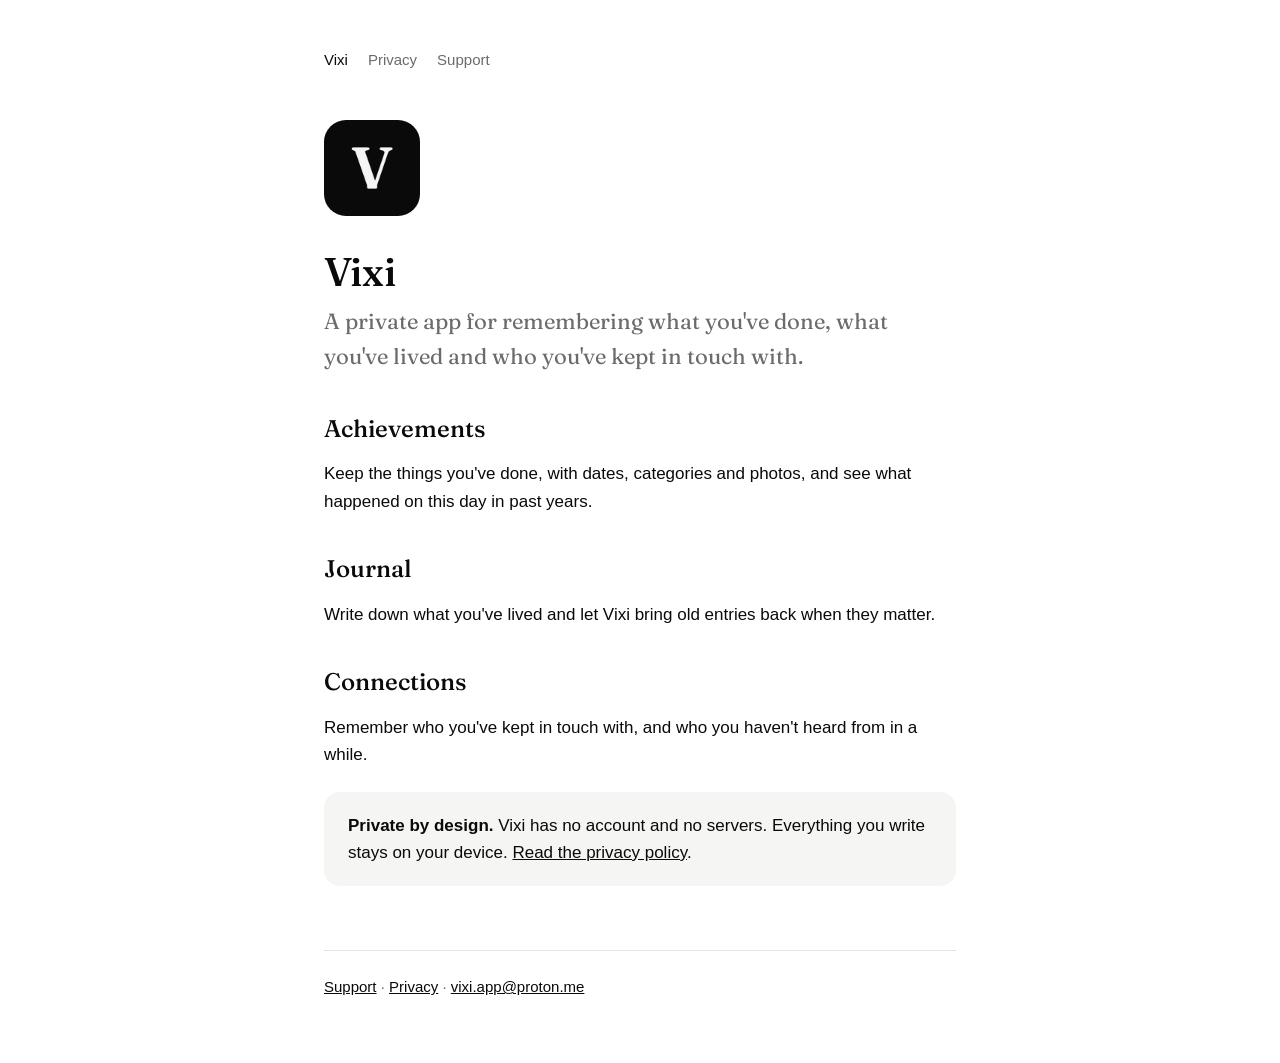
==== index.html @ 768106d2 "feat: add landing, privacy policy and support pages" ====
<!doctype html>
<html lang="en">
  <head>
    <meta charset="utf-8" />
    <meta name="viewport" content="width=device-width, initial-scale=1" />
    <title>Vixi</title>
    <meta name="description" content="A private app for remembering what you've done, what you've lived and who you've kept in touch with." />
    <link rel="icon" href="assets/favicon.png" />
    <link rel="stylesheet" href="assets/style.css" />
  </head>
  <body>
    <main>
      <nav>
        <a href="./" aria-current="page">Vixi</a>
        <a href="privacy.html">Privacy</a>
        <a href="support.html">Support</a>
      </nav>

      <img class="icon" src="assets/icon.png" alt="Vixi app icon" />
      <h1>Vixi</h1>
      <p class="lead">
        A private app for remembering what you've done, what you've lived and who you've kept in touch with.
      </p>

      <h2>Achievements</h2>
      <p>Keep the things you've done, with dates, categories and photos, and see what happened on this day in past years.</p>

      <h2>Journal</h2>
      <p>Write down what you've lived and let Vixi bring old entries back when they matter.</p>

      <h2>Connections</h2>
      <p>Remember who you've kept in touch with, and who you haven't heard from in a while.</p>

      <div class="card">
        <strong>Private by design.</strong> Vixi has no account and no servers. Everything you write stays on your
        device. <a href="privacy.html">Read the privacy policy</a>.
      </div>

      <footer class="muted">
        <a href="support.html">Support</a> · <a href="privacy.html">Privacy</a> ·
        <a href="mailto:vixi.app@proton.me">vixi.app@proton.me</a>
      </footer>
    </main>
  </body>
</html>
---- assets/style.css ----
@font-face {
  font-family: 'Fraunces';
  src: url('fonts/Fraunces_400Regular.ttf') format('truetype');
  font-weight: 400;
  font-display: swap;
}

@font-face {
  font-family: 'Fraunces';
  src: url('fonts/Fraunces_500Medium.ttf') format('truetype');
  font-weight: 500;
  font-display: swap;
}

:root {
  --background: #ffffff;
  --surface: #f5f5f3;
  --text: #0a0a0a;
  --text-secondary: #6b6b6b;
  --hairline: #e4e4e2;
  color-scheme: light dark;
}

@media (prefers-color-scheme: dark) {
  :root {
    --background: #000000;
    --surface: #121212;
    --text: #f5f5f5;
    --text-secondary: #9a9a9a;
    --hairline: #262626;
  }
}

* {
  box-sizing: border-box;
}

body {
  margin: 0;
  background: var(--background);
  color: var(--text);
  font: 17px/1.6 -apple-system, BlinkMacSystemFont, 'Segoe UI', Roboto, Helvetica, Arial, sans-serif;
}

main {
  max-width: 680px;
  margin: 0 auto;
  padding: 48px 24px 64px;
}

nav {
  display: flex;
  gap: 20px;
  margin-bottom: 48px;
  font-size: 15px;
}

nav a {
  color: var(--text-secondary);
  text-decoration: none;
}

nav a[aria-current='page'],
nav a:hover {
  color: var(--text);
}

h1,
h2 {
  font-family: 'Fraunces', Georgia, serif;
  font-weight: 500;
  line-height: 1.2;
}

h1 {
  font-size: 40px;
  margin: 0 0 8px;
}

h2 {
  font-size: 24px;
  margin: 40px 0 8px;
}

a {
  color: var(--text);
}

.lead {
  font-family: 'Fraunces', Georgia, serif;
  font-size: 22px;
  color: var(--text-secondary);
  margin: 0 0 32px;
}

.muted {
  color: var(--text-secondary);
  font-size: 15px;
}

.icon {
  width: 96px;
  height: 96px;
  border-radius: 22px;
  margin-bottom: 24px;
}

.card {
  background: var(--surface);
  border-radius: 16px;
  padding: 20px 24px;
  margin: 24px 0;
}

footer {
  border-top: 1px solid var(--hairline);
  margin-top: 64px;
  padding-top: 24px;
}
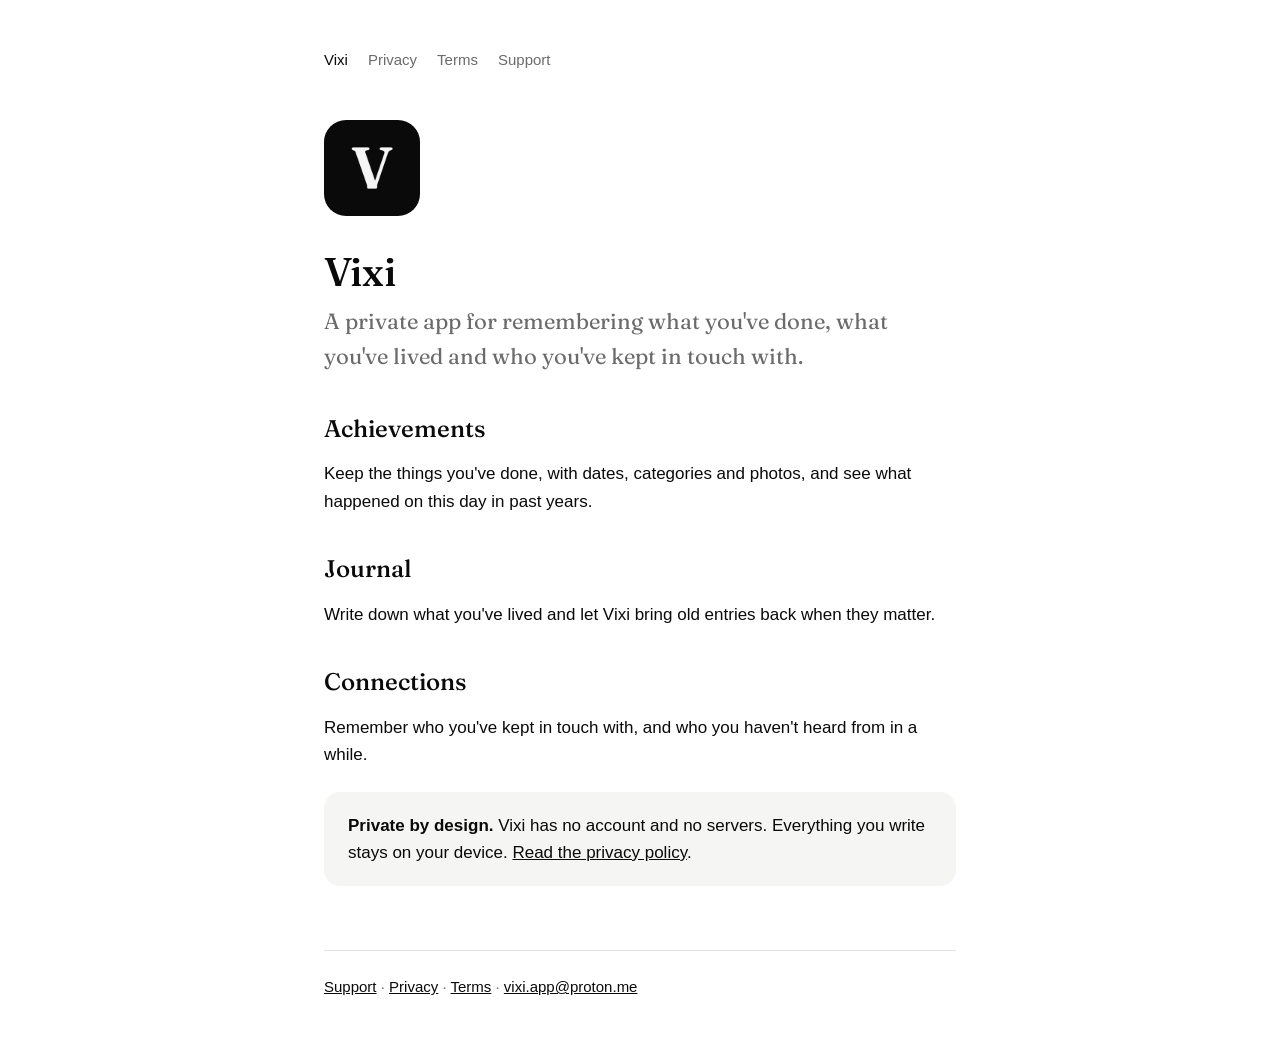
==== commit 01bc0f45: "feat: add terms of service" ====
--- a/index.html
+++ b/index.html
@@ -13,6 +13,7 @@
       <nav>
         <a href="./" aria-current="page">Vixi</a>
         <a href="privacy.html">Privacy</a>
+        <a href="terms.html">Terms</a>
         <a href="support.html">Support</a>
       </nav>
 
@@ -38,7 +39,7 @@
 
       <footer class="muted">
         <a href="support.html">Support</a> · <a href="privacy.html">Privacy</a> ·
-        <a href="mailto:vixi.app@proton.me">vixi.app@proton.me</a>
+        <a href="terms.html">Terms</a> · <a href="mailto:vixi.app@proton.me">vixi.app@proton.me</a>
       </footer>
     </main>
   </body>
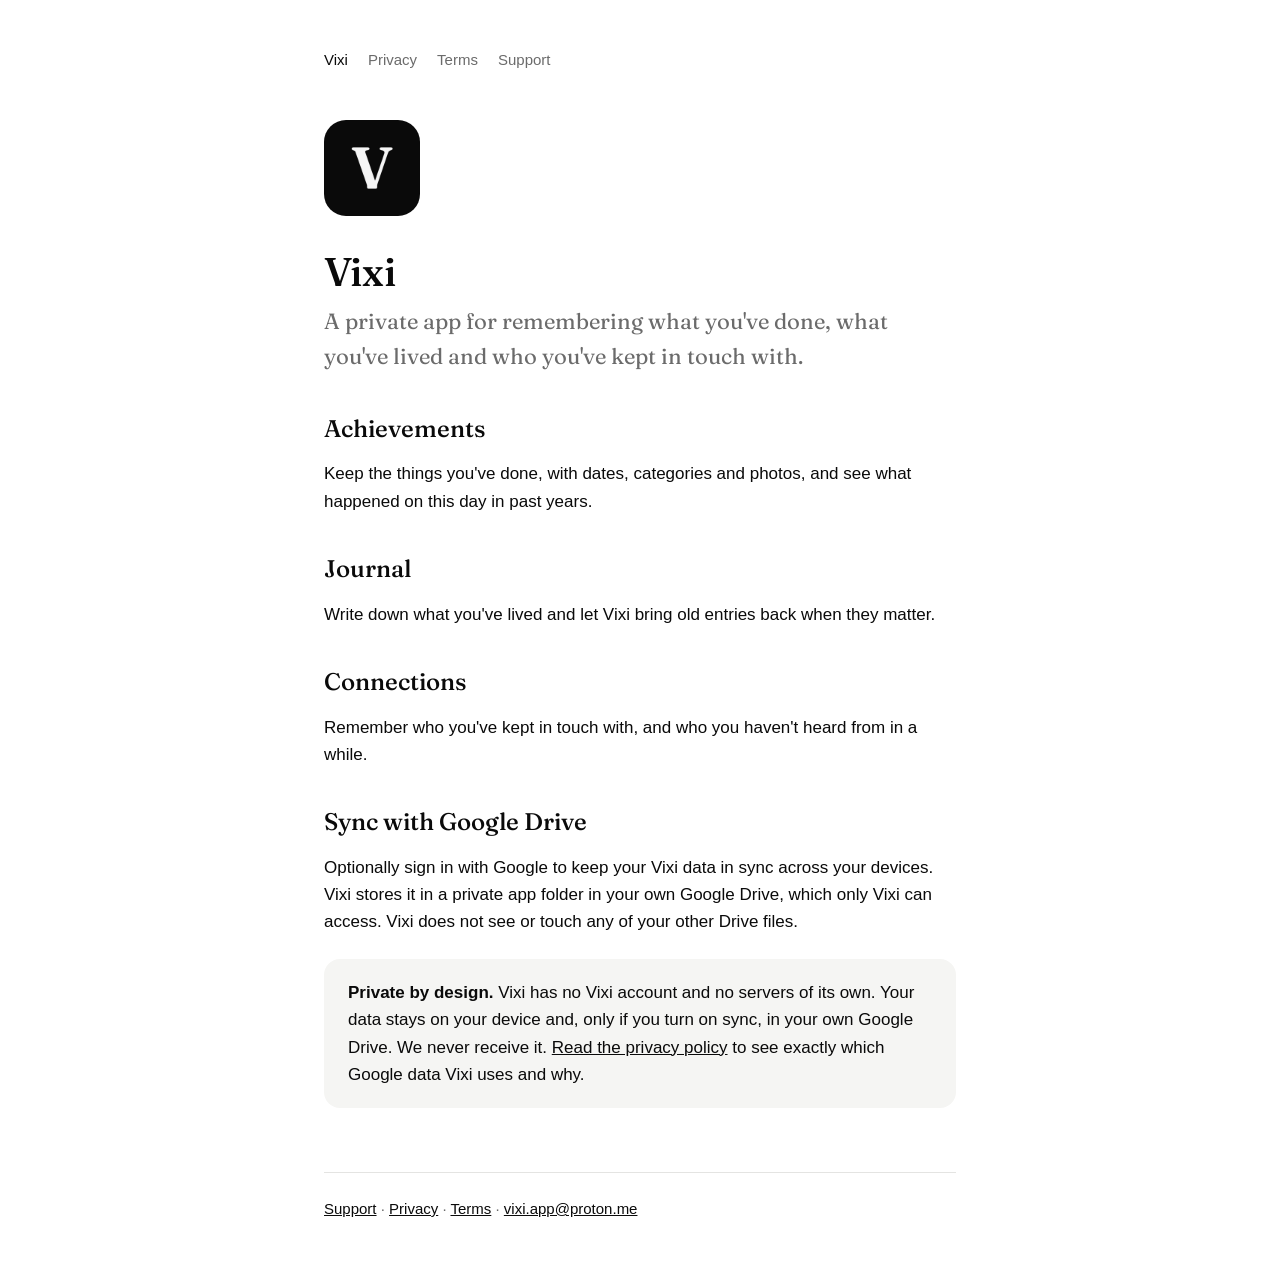
==== commit b030b80d: "docs: describe Google Drive sync and Google user data" ====
--- a/index.html
+++ b/index.html
@@ -3,6 +3,7 @@
   <head>
     <meta charset="utf-8" />
     <meta name="viewport" content="width=device-width, initial-scale=1" />
+    <meta name="google-site-verification" content="cz2BYUzsEC9BoiC-qtz6CuJjtAqq0vqM44vExz9Fjd0" />
     <title>Vixi</title>
     <meta name="description" content="A private app for remembering what you've done, what you've lived and who you've kept in touch with." />
     <link rel="icon" href="assets/favicon.png" />
@@ -32,9 +33,17 @@
       <h2>Connections</h2>
       <p>Remember who you've kept in touch with, and who you haven't heard from in a while.</p>
 
+      <h2>Sync with Google Drive</h2>
+      <p>
+        Optionally sign in with Google to keep your Vixi data in sync across your devices. Vixi stores it in a private
+        app folder in your own Google Drive, which only Vixi can access. Vixi does not see or touch any of your other
+        Drive files.
+      </p>
+
       <div class="card">
-        <strong>Private by design.</strong> Vixi has no account and no servers. Everything you write stays on your
-        device. <a href="privacy.html">Read the privacy policy</a>.
+        <strong>Private by design.</strong> Vixi has no Vixi account and no servers of its own. Your data stays on
+        your device and, only if you turn on sync, in your own Google Drive. We never receive it.
+        <a href="privacy.html">Read the privacy policy</a> to see exactly which Google data Vixi uses and why.
       </div>
 
       <footer class="muted">
